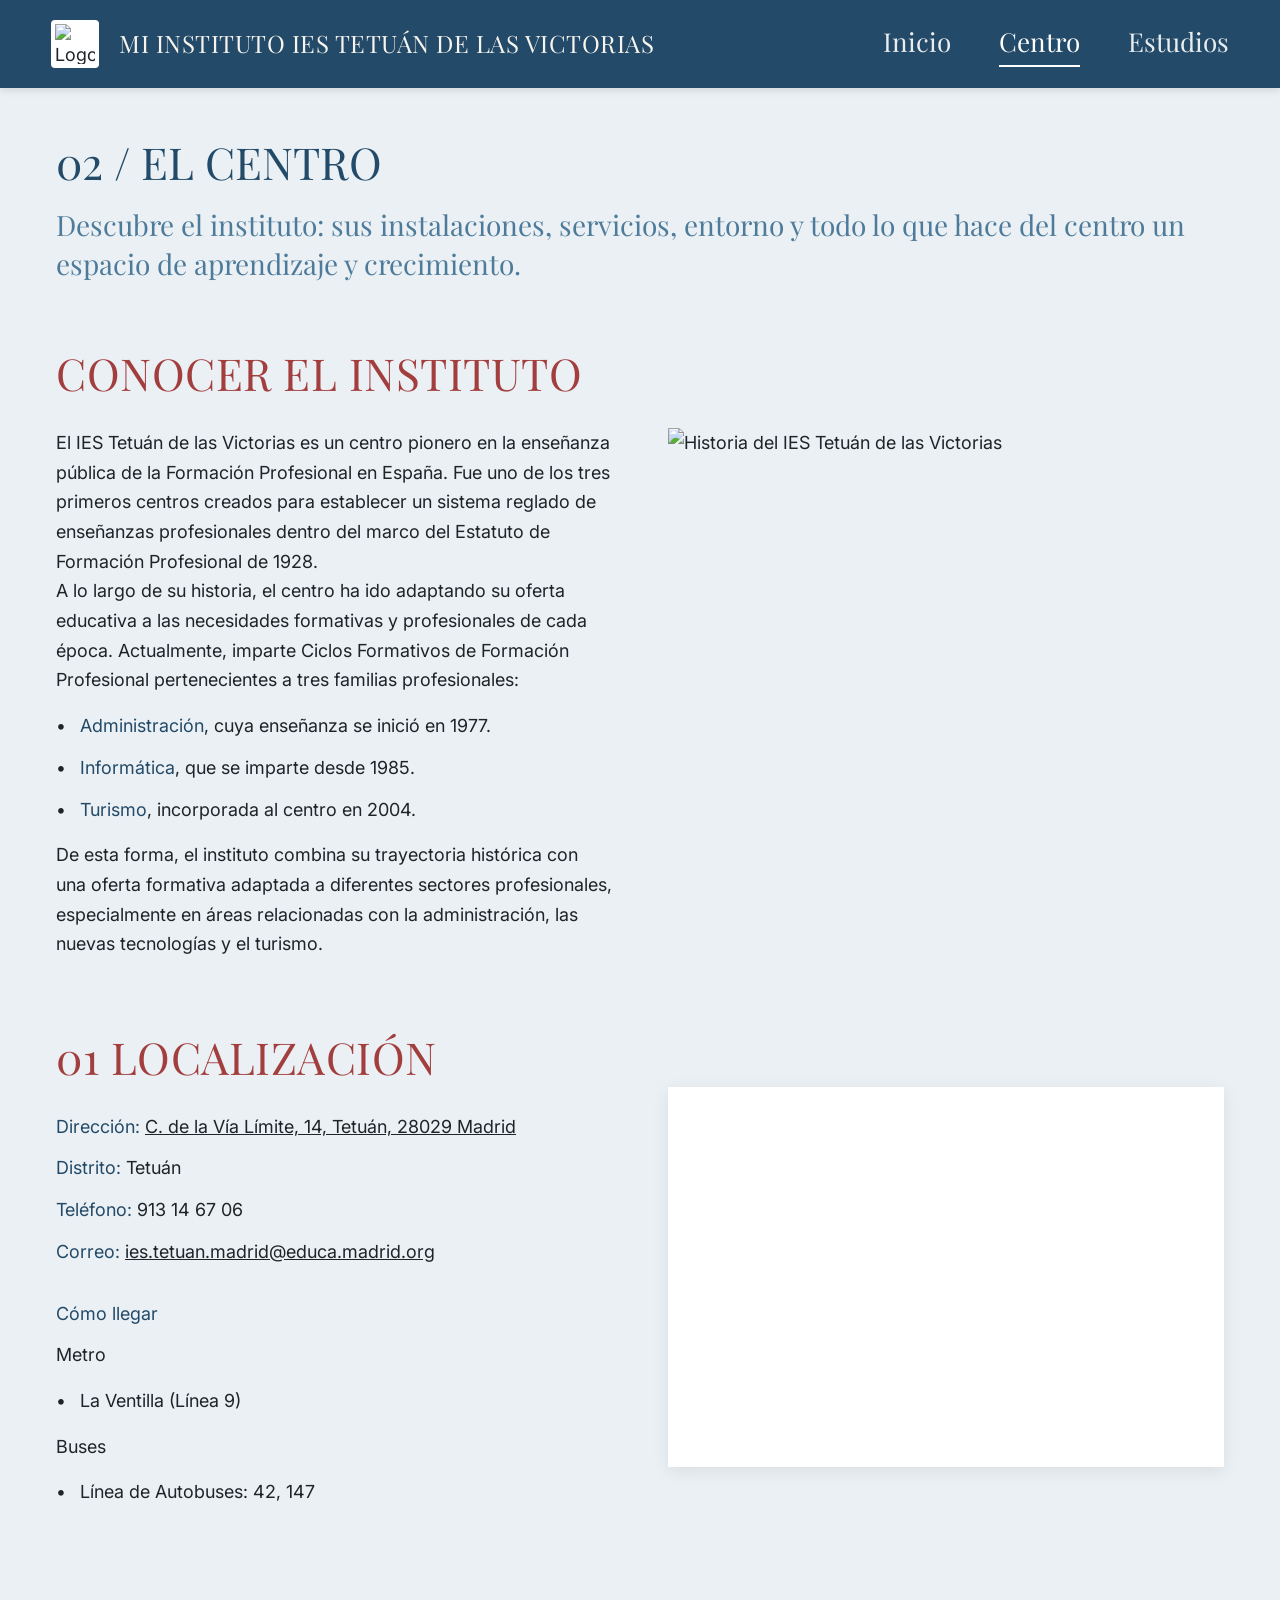
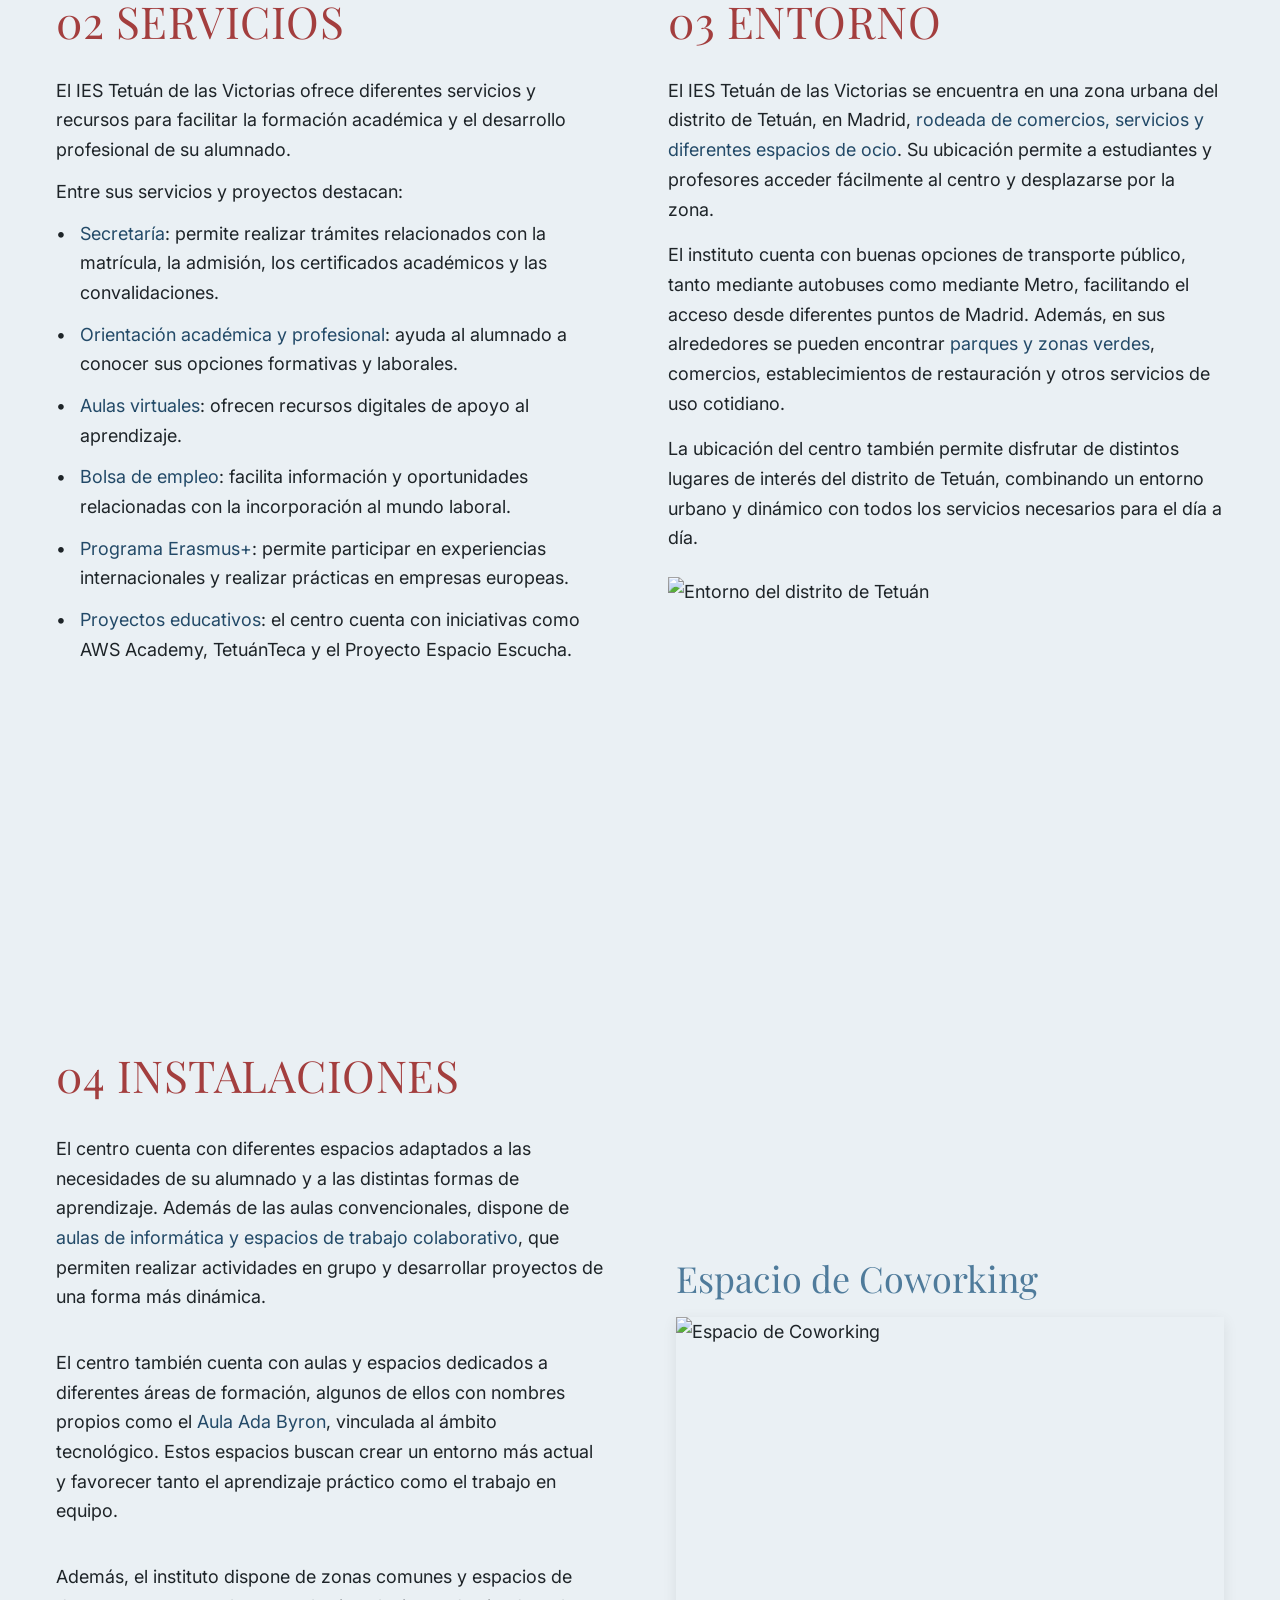
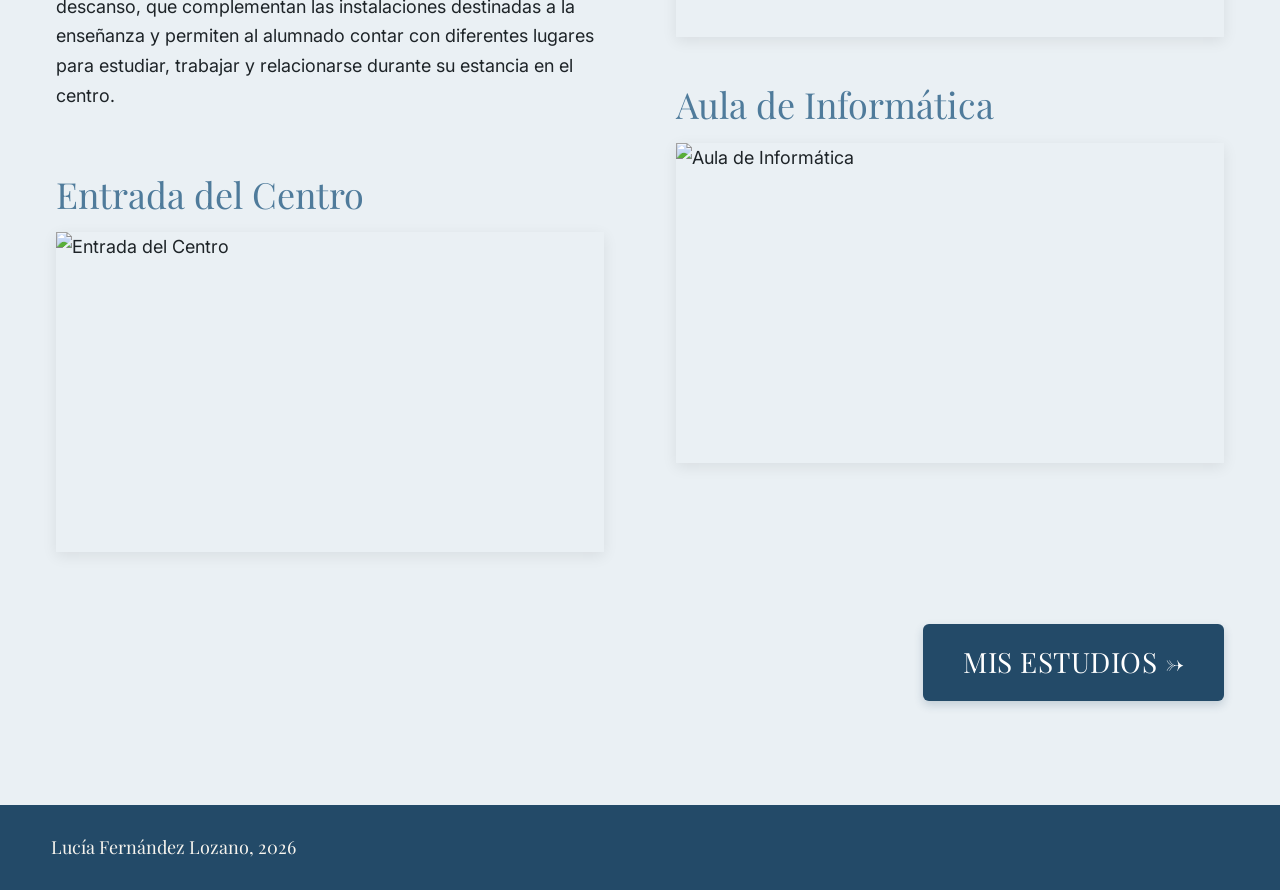
==== Mi_instituto_IES_Tetuan_de_las_Victorias/html/centro.html @ ad788065 "Resalto de color textos con azul oscuro" ====
<!DOCTYPE html>
<html lang="es">
<head>
  <meta charset="UTF-8">
  <meta name="viewport" content="width=device-width, initial-scale=1.0">
  <title>Mi Instituto IES Tetuán de las Victorias - El Centro</title>
  <link rel="icon" type="image/png" href="../favicon/faviconLF.png">
  <link rel="stylesheet" href="../css/style.css">
  <link rel="stylesheet" href="../css/centro.css">
</head>
<body>

  <!-- Header / Navegación Sticky -->
  <header class="site-header">
    <div class="header-container">
      <a href="../index.html" class="brand-container">
        <div class="brand-logo-box">
          <img src="../favicon/faviconLF.png" alt="Logo LF">
        </div>
        <span class="brand-title">Mi Instituto IES Tetuán de las Victorias</span>
      </a>
      <nav class="main-nav">
        <a href="../index.html" class="nav-link">Inicio</a>
        <a href="centro.html" class="nav-link active">Centro</a>
        <a href="estudios.html" class="nav-link">Estudios</a>
      </nav>
    </div>
  </header>

  <!-- Contenido Principal -->
  <main>
    <!-- Encabezado de la página -->
    <section class="page-badge-section">
      <h1 class="section-number-title">02 / EL CENTRO</h1>
      <p class="section-subtitle">Descubre el instituto: sus instalaciones, servicios, entorno y todo lo que hace del centro un espacio de aprendizaje y crecimiento.</p>
    </section>

    <!-- Conocer el Instituto -->
    <section class="centro-section">
      <h2 class="section-heading-burgundy">Conocer el instituto</h2>

      <div class="two-columns">
        <div class="about-text">
          <p>
            El IES Tetuán de las Victorias es un centro pionero en la enseñanza pública de la Formación Profesional en España. Fue uno de los tres primeros centros creados para establecer un sistema reglado de enseñanzas profesionales dentro del marco del Estatuto de Formación Profesional de 1928.
          </p>
          <p>
            A lo largo de su historia, el centro ha ido adaptando su oferta educativa a las necesidades formativas y profesionales de cada época. Actualmente, imparte Ciclos Formativos de Formación Profesional pertenecientes a tres familias profesionales:
          </p>
          <ul class="centro-list">
            <li><span class="highlight-text">Administración</span>, cuya enseñanza se inició en 1977.</li>
            <li><span class="highlight-text">Informática</span>, que se imparte desde 1985.</li>
            <li><span class="highlight-text">Turismo</span>, incorporada al centro en 2004.</li>
          </ul>
          <p>
            De esta forma, el instituto combina su trayectoria histórica con una oferta formativa adaptada a diferentes sectores profesionales, especialmente en áreas relacionadas con la administración, las nuevas tecnologías y el turismo.
          </p>
        </div>

        <div class="image-card">
          <img src="img_centro/historia.png" alt="Historia del IES Tetuán de las Victorias">
        </div>
      </div>
    </section>

    <!-- 01 Localización (Enlaces subrayados) -->
    <section class="localizacion-section">
      <div class="two-columns">
        <div>
          <h2 class="section-heading-burgundy">01 Localización</h2>
          <div class="contact-info">
            <p><span class="contact-label">Dirección:</span> <a href="https://www.google.com/maps/search/?api=1&query=IES+Tetu%C3%A1n+de+las+Victorias%2C+C.+de+la+V%C3%ADa+L%C3%ADmite%2C+14%2C+28029+Madrid" target="_blank" rel="noopener noreferrer" class="contact-link">C. de la Vía Límite, 14, Tetuán, 28029 Madrid</a></p>
            <p><span class="contact-label">Distrito:</span> Tetuán</p>
            <p><span class="contact-label">Teléfono:</span> 913 14 67 06</p>
            <p><span class="contact-label">Correo:</span> <a href="mailto:ies.tetuan.madrid@educa.madrid.org" class="contact-link">ies.tetuan.madrid@educa.madrid.org</a></p>
          </div>

          <!-- Bloque Cómo llegar -->
          <div class="transport-section">
            <p class="transport-title highlight-text">Cómo llegar</p>
            <p class="transport-subhead">Metro</p>
            <ul class="centro-list">
              <li>La Ventilla (Línea 9)</li>
            </ul>
            <p class="transport-subhead" style="margin-top: 0.5rem;">Buses</p>
            <ul class="centro-list">
            <li>Línea de Autobuses: 42, 147</li>
            </ul>
          </div>
        </div>

        <!-- Google Maps Real Interactivo en lugar de la imagen -->
        <div class="map-card">
          <iframe 
            src="https://www.google.com/maps?q=IES+Tetu%C3%A1n+de+las+Victorias%2C+C.+de+la+V%C3%ADa+L%C3%ADmite%2C+14%2C+28029+Madrid&output=embed" 
            title="Mapa de ubicación del IES Tetuán de las Victorias"
            width="100%" 
            height="380"
            allowfullscreen="" 
            loading="lazy" 
            referrerpolicy="no-referrer-when-downgrade">
          </iframe>
        </div>
      </div>
    </section>

    <!-- 02 Servicios y 03 Entorno -->
    <section class="servicios-entorno-section">
      <div class="two-columns">
        <!-- 02 Servicios -->
        <div>
          <h2 class="section-heading-burgundy">02 Servicios</h2>
          <p>
            El IES Tetuán de las Victorias ofrece diferentes servicios y recursos para facilitar la formación académica y el desarrollo profesional de su alumnado.
          </p>
          <p style="margin-top: 0.75rem;">Entre sus servicios y proyectos destacan:</p>
          
          <ul class="centro-list" style="margin-top: 0.75rem;">
            <li><span class="highlight-text">Secretaría</span>: permite realizar trámites relacionados con la matrícula, la admisión, los certificados académicos y las convalidaciones.</li>
            <li><span class="highlight-text">Orientación académica y profesional</span>: ayuda al alumnado a conocer sus opciones formativas y laborales.</li>
            <li><span class="highlight-text">Aulas virtuales</span>: ofrecen recursos digitales de apoyo al aprendizaje.</li>
            <li><span class="highlight-text">Bolsa de empleo</span>: facilita información y oportunidades relacionadas con la incorporación al mundo laboral.</li>
            <li><span class="highlight-text">Programa Erasmus+</span>: permite participar en experiencias internacionales y realizar prácticas en empresas europeas.</li>
            <li><span class="highlight-text">Proyectos educativos</span>: el centro cuenta con iniciativas como AWS Academy, TetuánTeca y el Proyecto Espacio Escucha.</li>
          </ul>
        </div>

        <!-- 03 Entorno -->
        <div>
          <h2 class="section-heading-burgundy">03 Entorno</h2>
          <p>
            El IES Tetuán de las Victorias se encuentra en una zona urbana del distrito de Tetuán, en Madrid, <span class="highlight-text">rodeada de comercios, servicios y diferentes espacios de ocio</span>. Su ubicación permite a estudiantes y profesores acceder fácilmente al centro y desplazarse por la zona.
          </p>
          <p style="margin-top: 1rem;">
            El instituto cuenta con buenas opciones de transporte público, tanto mediante autobuses como mediante Metro, facilitando el acceso desde diferentes puntos de Madrid. Además, en sus alrededores se pueden encontrar <span class="highlight-text">parques y zonas verdes</span>, comercios, establecimientos de restauración y otros servicios de uso cotidiano.
          </p>
          <p style="margin-top: 1rem;">
            La ubicación del centro también permite disfrutar de distintos lugares de interés del distrito de Tetuán, combinando un entorno urbano y dinámico con todos los servicios necesarios para el día a día.
          </p>

          <div class="image-card" style="margin-top: 1.5rem;">
            <img src="img_centro/entorno.png" alt="Entorno del distrito de Tetuán">
          </div>
        </div>
      </div>
    </section>

    <!-- 04 Instalaciones -->
    <section class="instalaciones-section">
      <h2 class="section-heading-burgundy">04 Instalaciones</h2>
      
      <div class="instalaciones-grid">
        <!-- Columna Izquierda: Párrafos + Entrada del Centro -->
        <div class="instalaciones-left">
          <p>
            El centro cuenta con diferentes espacios adaptados a las necesidades de su alumnado y a las distintas formas de aprendizaje. Además de las aulas convencionales, dispone de <span class="highlight-text">aulas de informática y espacios de trabajo colaborativo</span>, que permiten realizar actividades en grupo y desarrollar proyectos de una forma más dinámica.
          </p>
          <p>
            El centro también cuenta con aulas y espacios dedicados a diferentes áreas de formación, algunos de ellos con nombres propios como el <span class="highlight-text">Aula Ada Byron</span>, vinculada al ámbito tecnológico. Estos espacios buscan crear un entorno más actual y favorecer tanto el aprendizaje práctico como el trabajo en equipo.
          </p>
          <p>
            Además, el instituto dispone de zonas comunes y espacios de descanso, que complementan las instalaciones destinadas a la enseñanza y permiten al alumnado contar con diferentes lugares para estudiar, trabajar y relacionarse durante su estancia en el centro.
          </p>

          <div style="margin-top: 1.5rem;">
            <h3 class="facility-title">Entrada del Centro</h3>
            <img src="img_centro/entrada.png" alt="Entrada del Centro" class="facility-img">
          </div>
        </div>

        <!-- Columna Derecha: Coworking + Aula de Informática -->
        <div class="instalaciones-right">
          <div>
            <h3 class="facility-title">Espacio de Coworking</h3>
            <img src="img_centro/coworking.png" alt="Espacio de Coworking" class="facility-img">
          </div>

          <div>
            <h3 class="facility-title">Aula de Informática</h3>
            <img src="img_centro/informatica.png" alt="Aula de Informática" class="facility-img">
          </div>
        </div>
      </div>
    </section>

    <!-- Botón CTA con tipografía Beau 28px -->
    <div class="cta-container">
      <a href="estudios.html" class="btn-primary">Mis estudios &rarr;</a>
    </div>
  </main>

  <!-- Pie de página con texto en fuente Beau y color Crema -->
  <footer class="site-footer">
    <div class="footer-container">
      <p>Lucía Fernández Lozano, 2026</p>
    </div>
  </footer>

</body>
</html>
---- Mi_instituto_IES_Tetuan_de_las_Victorias/css/style.css ----
/* 
   Estilos Fieles al Prototipo Figma - Layout Expandido
   IES Tetuán de las Victorias - Lucía Fernández Lozano
*/

@import url('https://fonts.googleapis.com/css2?family=Inter:wght@300;400;500;600;700&family=Playfair+Display:ital,wght@0,500;0,600;0,700;1,400&display=swap');

@font-face {
  font-family: 'Beau';
  src: local('Beau'), local('Playfair Display'), Georgia, serif;
}

@font-face {
  font-family: 'Gravidis Regular';
  src: local('Gravidis Regular'), local('Gravidis'), local('Inter'), sans-serif;
}

:root {
  /* Paleta cromática del prototipo Figma */
  --bg-page: #eaf0f4;               /* Fondo gris-azul hielo */
  --bg-header: #234a68;             /* Azul oscuro del prototipo */
  --bg-footer: #234a68;             /* Azul oscuro del prototipo */
  --color-burgundy: #a33e3e;        /* Granate oscuro títulos de sección */
  --color-steel-blue: #4f7b9b;      /* Azul acero para texto secundario */
  --color-text-dark: #1e2428;       /* Texto general */
  --color-text-blue: #234a68;       /* Textos resaltados */
  --color-cream-header: #f7f4ee;    /* Color crema para cabecera y footer */
  --color-module-pill: #69a0c3;     /* Azul de tarjetas de módulos */
  --color-cream-card: #f7f4ee;      /* Fondo crema tarjetas de favicon */
  
  --font-beau: 'Beau', 'Playfair Display', Georgia, serif;
  --font-gravidis: 'Gravidis Regular', 'Inter', -apple-system, BlinkMacSystemFont, sans-serif;
}

* {
  margin: 0;
  padding: 0;
  box-sizing: border-box;
}

body {
  background-color: var(--bg-page);
  color: var(--color-text-dark);
  font-family: var(--font-gravidis);
  font-size: 18px;
  font-weight: 400;
  line-height: 1.6;
  min-height: 100vh;
  display: flex;
  flex-direction: column;
}

/* Header & Navegación Sticky Expandida */
.site-header {
  background-color: var(--bg-header);
  color: #ffffff;
  padding: 1.25rem 4%;
  position: sticky;
  top: 0;
  z-index: 1000;
  box-shadow: 0 2px 8px rgba(0, 0, 0, 0.12);
}

.header-container {
  max-width: 1800px; /* Aprovecha mejor el ancho del prototipo */
  width: 100%;
  margin: 0 auto;
  display: flex;
  align-items: center;
  justify-content: space-between;
}

.brand-container {
  display: flex;
  align-items: center;
  gap: 1.25rem;
  text-decoration: none;
  color: var(--color-cream-header);
}

.brand-logo-box {
  width: 48px;
  height: 48px;
  background-color: #ffffff;
  border-radius: 4px;
  display: flex;
  align-items: center;
  justify-content: center;
  padding: 4px;
}

.brand-logo-box img {
  width: 100%;
  height: 100%;
  object-fit: contain;
}

/* Título de la cabecera en color crema y fuente Beau */
.brand-title {
  font-family: var(--font-beau);
  font-size: 24px;
  font-weight: 400;
  color: var(--color-cream-header);
  letter-spacing: 0.5px;
  text-transform: uppercase;
}

.main-nav {
  display: flex;
  gap: 3rem;
}

.nav-link {
  color: rgba(255, 255, 255, 0.9);
  text-decoration: none;
  font-family: var(--font-beau);
  font-size: 26px;
  font-weight: 400;
  transition: opacity 0.2s ease;
}

.nav-link:hover,
.nav-link.active {
  color: #ffffff;
  border-bottom: 2px solid #ffffff;
  padding-bottom: 2px;
}

/* Main Container Expandido */
main {
  flex: 1;
  max-width: 1800px; /* Aprovecha mejor el ancho disponible */
  width: 100%;
  margin: 0 auto;
  padding: 3rem 3.5rem 5rem 3.5rem;
}

/* Banner de Encabezado */
.page-badge-section {
  margin-bottom: 4rem;
}

/* Títulos — Beau — 40 px */
.section-number-title {
  font-family: var(--font-beau);
  font-size: 44px;
  color: var(--bg-header);
  font-weight: 400;
  margin-bottom: 1rem;
  line-height: 1.2;
}

/* Títulos principales de sección — Beau — 40 px */
.section-heading-burgundy {
  font-family: var(--font-beau);
  color: var(--color-burgundy);
  font-size: 44px;
  font-weight: 400;
  text-transform: uppercase;
  margin-bottom: 1.75rem;
  letter-spacing: 0.5px;
  line-height: 1.2;
}

/* Subtítulos en azul claro/acero — TIPOGRAFÍA BEAU — 36 px */
.sub-heading, h3.sub-heading, .facility-title, .project-title-beau, .blue-beau-title {
  font-family: var(--font-beau);
  font-size: 36px;
  color: var(--color-steel-blue);
  font-weight: 400;
  margin-bottom: 0.85rem;
  line-height: 1.3;
}

/* Frases bajo los títulos en azul claro/acero — TIPOGRAFÍA BEAU — 28 px */
.section-subtitle, .lead-phrase, .project-subtitle-beau {
  font-family: var(--font-beau);
  font-size: 28px;
  color: var(--color-steel-blue);
  font-weight: 400;
  line-height: 1.4;
  margin-top: 0.25rem;
}

/* Texto general — Gravidis Regular — 18 px (Sin negritas) */
p, li, span, td, div, .text-general {
  font-family: var(--font-gravidis);
  font-size: 18px;
  font-weight: 400;
  line-height: 1.65;
  color: var(--color-text-dark);
}

/* Medida base del texto del prototipo */
p, li, .text-general {
  font-size: 18px;
}

.highlight-text {
  color: #234a68 !important;
}

strong, b {
  font-weight: 400;
}

a {
  text-decoration: none;
}

/* Botones — Beau — 28 px */
.cta-container {
  display: flex;
  justify-content: flex-end;
  margin-top: 4.5rem;
  margin-bottom: 1.5rem;
}

.btn-primary {
  display: inline-flex;
  align-items: center;
  gap: 0.85rem;
  background-color: var(--bg-header);
  color: #ffffff;
  font-family: var(--font-beau);
  font-size: 28px;
  font-weight: 400;
  padding: 0.95rem 2.5rem;
  border-radius: 6px;
  text-decoration: none;
  text-transform: uppercase;
  letter-spacing: 0.5px;
  transition: background-color 0.2s ease, transform 0.1s ease;
  box-shadow: 0 4px 10px rgba(29, 66, 94, 0.2);
}

.btn-primary:hover {
  background-color: #122f44;
  transform: translateY(-2px);
}

/* Footer Expandido */
.site-footer {
  background-color: var(--bg-footer);
  color: var(--color-cream-header);
  padding: 1.75rem 4%;
  margin-top: auto;
}

.footer-container {
  max-width: 1800px;
  margin: 0 auto;
}

.footer-container p,
.footer-container span {
  font-family: var(--font-beau);
  font-size: 18px;
  font-weight: 400;
  color: var(--color-cream-header);
}

/* Grillas genéricas dos columnas expandidas */
.two-columns {
  display: grid;
  grid-template-columns: 1fr 1fr;
  gap: 3.5rem; /* Separación equilibrada entre columnas */
  align-items: start;
  margin-bottom: 4.5rem;
}

/* Responsive */
@media (max-width: 950px) {
  .header-container {
    flex-direction: column;
    gap: 1rem;
    align-items: flex-start;
  }

  .two-columns {
    grid-template-columns: 1fr;
    gap: 2.5rem;
  }

  .section-number-title, .section-heading-burgundy {
    font-size: 34px;
  }

  .sub-heading, .facility-title, .blue-beau-title {
    font-size: 28px;
  }

  .section-subtitle, .lead-phrase {
    font-size: 22px;
  }

  .btn-primary {
    font-size: 22px;
  }

  .cta-container {
    justify-content: center;
  }
}
---- Mi_instituto_IES_Tetuan_de_las_Victorias/css/centro.css ----
/* Estilos específicos para la página El Centro (html/centro.html) */

.centro-list {
  list-style: none;
  margin: 1rem 0;
  display: flex;
  flex-direction: column;
  gap: 0.75rem;
}

.centro-list li {
  position: relative;
  padding-left: 1.5rem;
  font-family: var(--font-gravidis);
  font-size: 18px;
  line-height: 1.65;
  color: var(--color-text-dark);
}

.centro-list li::before {
  content: '•';
  position: absolute;
  left: 0;
  color: var(--color-text-dark);
}

.contact-info {
  display: flex;
  flex-direction: column;
  gap: 0.75rem;
  margin-bottom: 2rem;
  font-size: 18px;
  color: var(--color-text-blue);
}

.centro-section p,
.localizacion-section p,
.servicios-entorno-section p,
.instalaciones-section p,
.contact-info,
.contact-info span,
.transport-section,
.transport-section p {
  color: var(--color-text-dark);
}

.contact-item {
  display: flex;
  gap: 0.5rem;
  color: var(--color-text-dark);
}

.contact-link {
  color: var(--color-text-blue);
  text-decoration: underline; /* Subrayado para los enlaces de contacto */
}

/* Resaltados concretos de la página Centro */
.servicios-entorno-section > .two-columns > div:first-child .centro-list li:last-child,
.servicios-entorno-section > .two-columns > div:nth-child(2) p:first-of-type,
.servicios-entorno-section > .two-columns > div:nth-child(2) p:nth-of-type(2),
.instalaciones-left p:nth-child(1),
.instalaciones-left p:nth-child(2) {
  color: var(--color-text-dark);
}

.contact-info p,
.contact-info p .contact-link,
.transport-section .centro-list li {
  color: var(--color-text-dark);
}

.contact-info .contact-label,
.transport-title,
.transport-subhead {
  color: var(--color-text-blue);
}


.transport-section .centro-list li:last-child {
  color: var(--color-text-dark);
}

.map-card {
  width: 100%;
  min-height: 380px;
  overflow: hidden;
  border-radius: var(--border-radius);
  background-color: #ffffff;
  box-shadow: 0 4px 16px rgba(0, 0, 0, 0.08);
}

.localizacion-section .two-columns {
  align-items: center;
}

.map-card iframe {
  display: block;
  width: 100%;
  min-height: 380px;
  border: 0;
}

/* Imágenes de la página Centro: formato horizontal y proporcionado */
.centro-section .image-card img,
.servicios-entorno-section .image-card img {
  display: block;
  width: 100%;
  height: 400px;
  object-fit: cover;
}

/* Bloque Cómo llegar */
.transport-section {
  margin-top: 2rem;
}

.transport-title {
  font-family: var(--font-gravidis);
  font-size: 18px;
  color: var(--color-text-dark);
  margin-bottom: 0.75rem;
}

.transport-subhead {
  font-family: var(--font-gravidis);
  font-size: 18px;
  color: var(--color-text-dark);
  margin-top: 0.75rem;
}

.services-list {
  display: flex;
  flex-direction: column;
  gap: 1.25rem;
  margin-top: 1.25rem;
}

.instalaciones-section {
  margin-top: 4.5rem;
}

.instalaciones-grid {
  display: grid;
  grid-template-columns: 1fr 1fr;
  gap: 4.5rem;
  align-items: center;
  margin-top: 2rem;
}

.instalaciones-left {
  display: flex;
  flex-direction: column;
  gap: 2.25rem;
}

.instalaciones-right {
  display: flex;
  flex-direction: column;
  gap: 2.75rem;
  align-self: center;
  padding-top: 2rem;
}

.instalaciones-right > div:last-child {
  transform: none;
}

.facility-img {
  width: 100%;
  height: 320px;
  aspect-ratio: 4 / 3;
  object-fit: cover;
  border-radius: var(--border-radius);
  box-shadow: 0 4px 14px rgba(0, 0, 0, 0.08);
}

.instalaciones-left .facility-img,
.instalaciones-right .facility-img {
  height: 320px;
  aspect-ratio: 4 / 3;
}

.instalaciones-left > div,
.instalaciones-right > div {
  display: flex;
  flex-direction: column;
}

.instalaciones-left .facility-title,
.instalaciones-right .facility-title {
  min-height: 48px;
}

@media (max-width: 950px) {
  .facility-img {
    height: auto;
    max-height: 420px;
  }

  .centro-section .image-card img,
  .servicios-entorno-section .image-card img {
    height: auto;
    max-height: 420px;
  }

  .instalaciones-right {
    padding-top: 0;
  }
}

@media (max-width: 950px) {
  .instalaciones-grid {
    grid-template-columns: 1fr;
    gap: 2.5rem;
  }
}
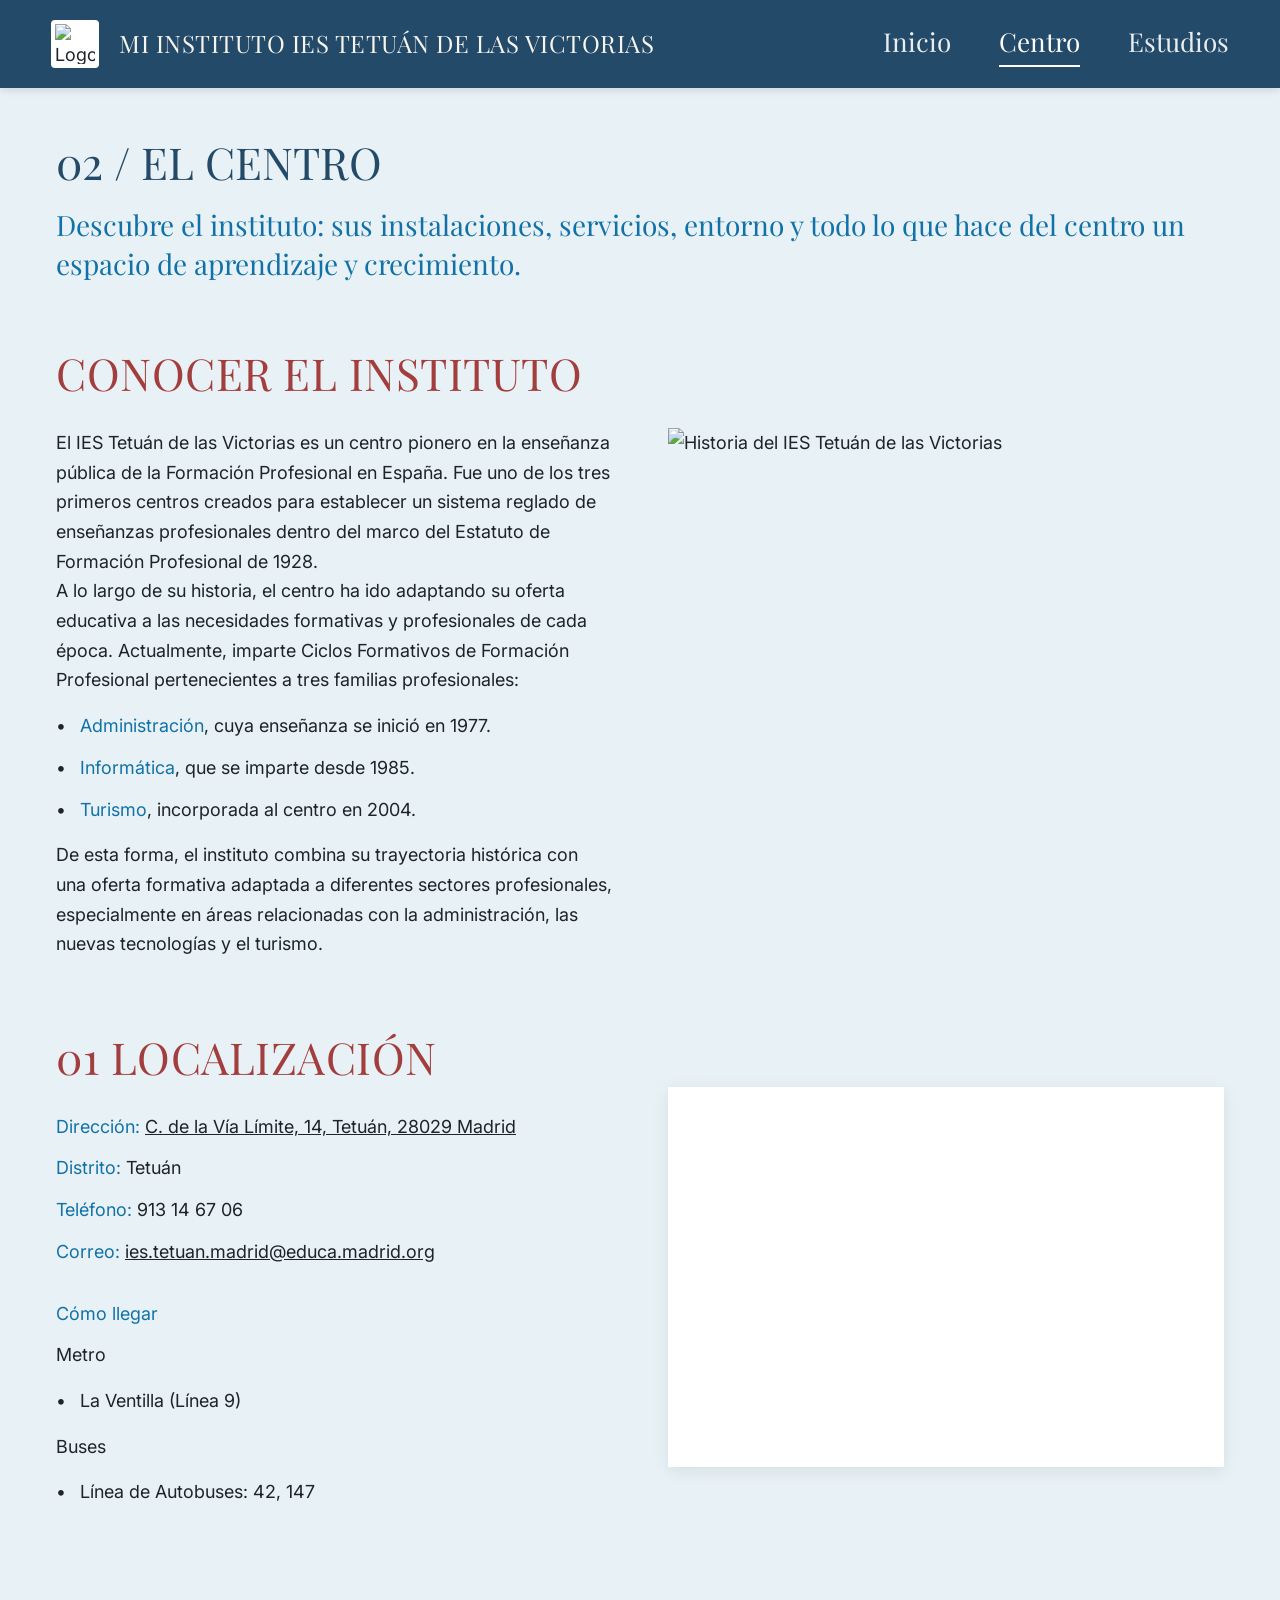
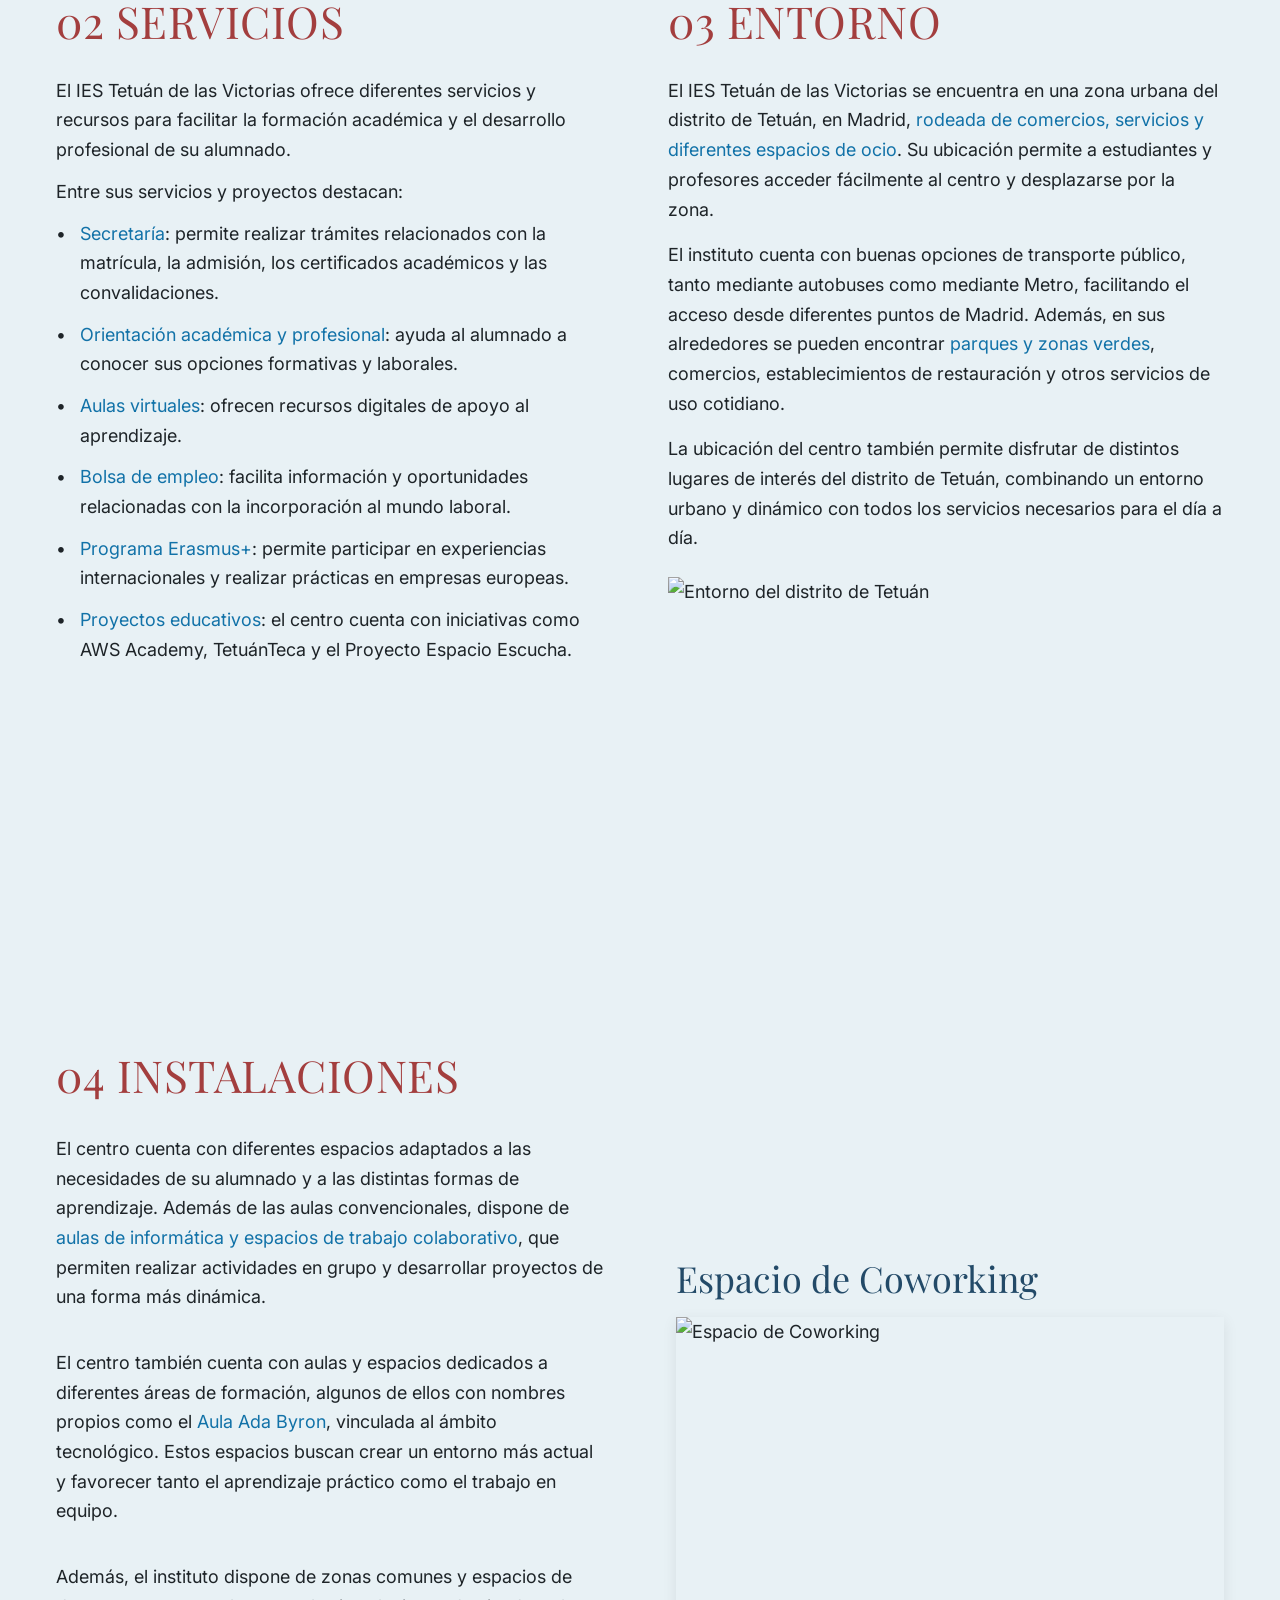
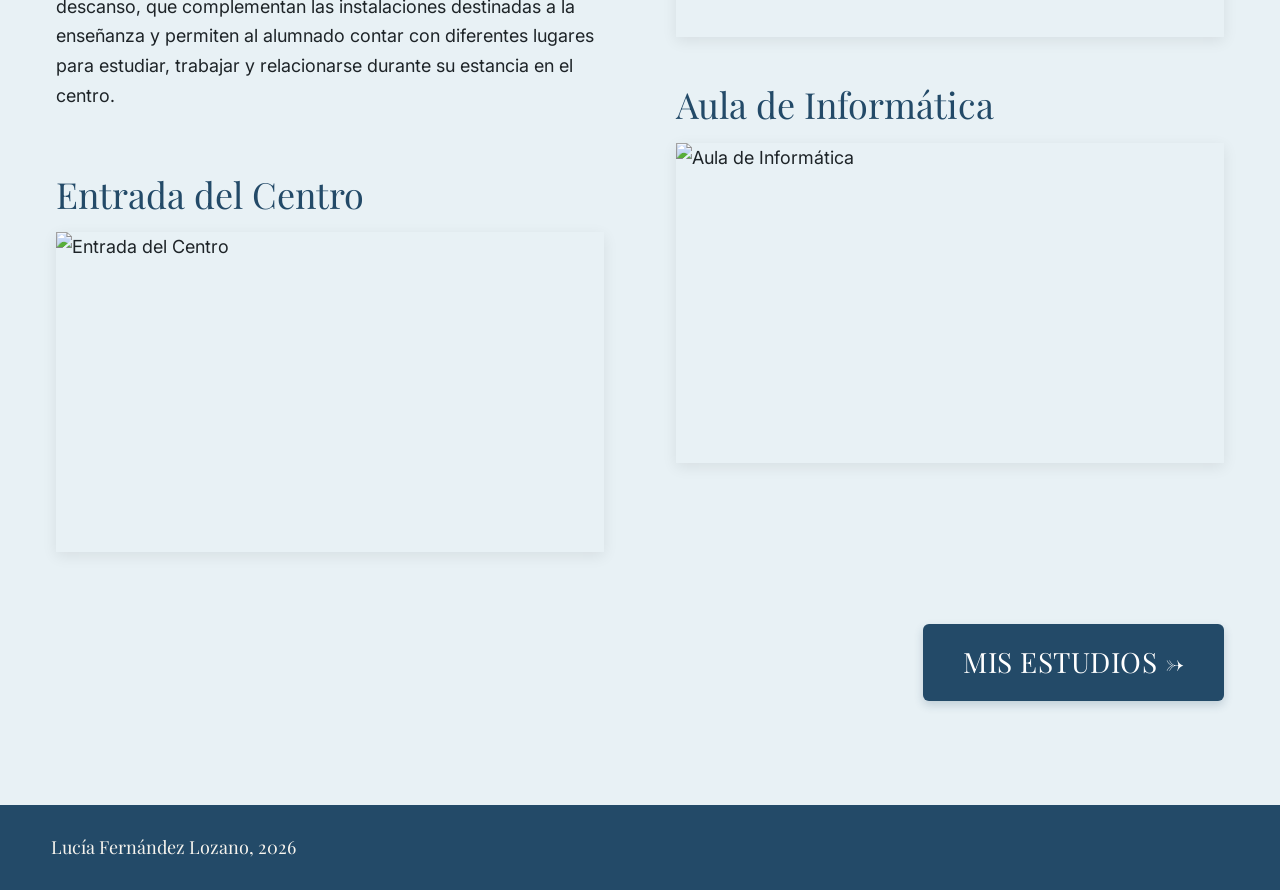
==== commit 949967f0: "Areglo error validador" ====
--- a/Mi_instituto_IES_Tetuan_de_las_Victorias/html/centro.html
+++ b/Mi_instituto_IES_Tetuan_de_las_Victorias/html/centro.html
@@ -94,7 +94,6 @@
           <iframe 
             src="https://www.google.com/maps?q=IES+Tetu%C3%A1n+de+las+Victorias%2C+C.+de+la+V%C3%ADa+L%C3%ADmite%2C+14%2C+28029+Madrid&output=embed" 
             title="Mapa de ubicación del IES Tetuán de las Victorias"
-            width="100%" 
             height="380"
             allowfullscreen="" 
             loading="lazy" 
--- a/Mi_instituto_IES_Tetuan_de_las_Victorias/css/style.css
+++ b/Mi_instituto_IES_Tetuan_de_las_Victorias/css/style.css
@@ -17,15 +17,15 @@
 
 :root {
   /* Paleta cromática del prototipo Figma */
-  --bg-page: #eaf0f4;               /* Fondo gris-azul hielo */
+  --bg-page: #e8f1f5;               /* Fondo del prototipo */
   --bg-header: #234a68;             /* Azul oscuro del prototipo */
   --bg-footer: #234a68;             /* Azul oscuro del prototipo */
   --color-burgundy: #a33e3e;        /* Granate oscuro títulos de sección */
-  --color-steel-blue: #4f7b9b;      /* Azul acero para texto secundario */
+  --color-steel-blue: #6aa1c2;      /* Frases bajo los títulos */
   --color-text-dark: #1e2428;       /* Texto general */
-  --color-text-blue: #234a68;       /* Textos resaltados */
+  --color-text-blue: #1272a8;       /* Textos destacados */
   --color-cream-header: #f7f4ee;    /* Color crema para cabecera y footer */
-  --color-module-pill: #69a0c3;     /* Azul de tarjetas de módulos */
+  --color-module-pill: #1272a8;     /* Fondo de las cajas del grid */
   --color-cream-card: #f7f4ee;      /* Fondo crema tarjetas de favicon */
   
   --font-beau: 'Beau', 'Playfair Display', Georgia, serif;
@@ -176,7 +176,7 @@
 .section-subtitle, .lead-phrase, .project-subtitle-beau {
   font-family: var(--font-beau);
   font-size: 28px;
-  color: var(--color-steel-blue);
+  color: #1272a8;
   font-weight: 400;
   line-height: 1.4;
   margin-top: 0.25rem;
@@ -197,7 +197,7 @@
 }
 
 .highlight-text {
-  color: #234a68 !important;
+  color: #1272a8 !important;
 }
 
 strong, b {
--- a/Mi_instituto_IES_Tetuan_de_las_Victorias/css/centro.css
+++ b/Mi_instituto_IES_Tetuan_de_las_Victorias/css/centro.css
@@ -102,6 +102,10 @@
 }
 
 /* Imágenes de la página Centro: formato horizontal y proporcionado */
+.instalaciones-section .facility-title {
+  color: #234a68;
+}
+
 .centro-section .image-card img,
 .servicios-entorno-section .image-card img {
   display: block;
